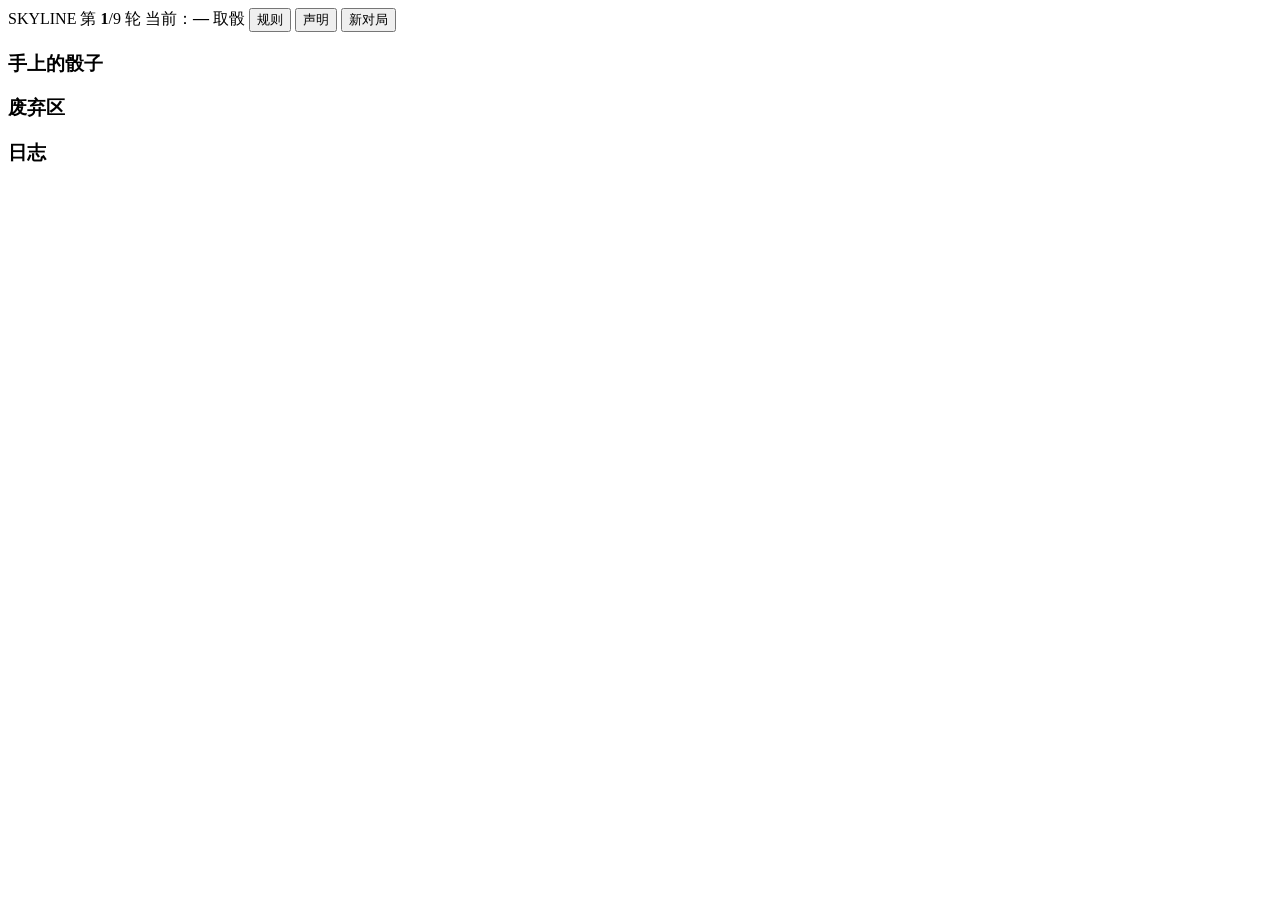
==== index.html @ 5dd37927 "Add files via upload" ====
<!DOCTYPE html>
<html lang="zh-CN">
<head>
<meta charset="utf-8">
<meta name="viewport" content="width=device-width, initial-scale=1, viewport-fit=cover">
<meta name="theme-color" content="#0f1216">
<title>Skyline · 天际线</title>
<link rel="stylesheet" href="css/style.css">
</head>
<body>
<div class="app">
  <header class="topbar">
    <span class="title">SKYLINE</span>
    <span class="badge">第 <strong id="round">1</strong>/9 轮</span>
    <span class="badge">当前：<strong id="turn">—</strong></span>
    <span class="badge" id="phase-badge">取骰</span>
    <span id="demo-controls" class="demo-controls"></span>
    <span class="spacer"></span>
    <button id="btn-rules" class="ghost">规则</button>
    <button id="btn-about" class="ghost">声明</button>
    <button id="btn-new" class="ghost">新对局</button>
  </header>

  <div class="layout">
    <section class="players" id="players" data-count="2"></section>

    <aside class="sidebar">
      <div class="card">
        <h3>手上的骰子</h3>
        <div class="dice-row" id="dice"></div>
      </div>
      <div class="card">
        <h3>废弃区</h3>
        <div class="district" id="district"></div>
      </div>
      <div class="card">
        <h3>日志</h3>
        <div class="log" id="log"></div>
      </div>
    </aside>
  </div>
</div>

<footer class="actionbar" id="actionbar">
  <div class="actionbar-inner" id="actions"></div>
</footer>

<div id="modal-root"></div>

<script src="js/data.js"></script>
<script src="js/rng.js"></script>
<script src="js/engine.js"></script>
<script src="js/art.js"></script>
<script src="js/agents/weights.js"></script>
<script src="js/agents/value_linear.js"></script>
<script src="js/agents/solver.js"></script>
<script src="js/agents/agents.js"></script>
<script src="js/ai/decide.js"></script>
<script src="js/ui/board.js"></script>
<script src="js/ui/app.js"></script>
</body>
</html>
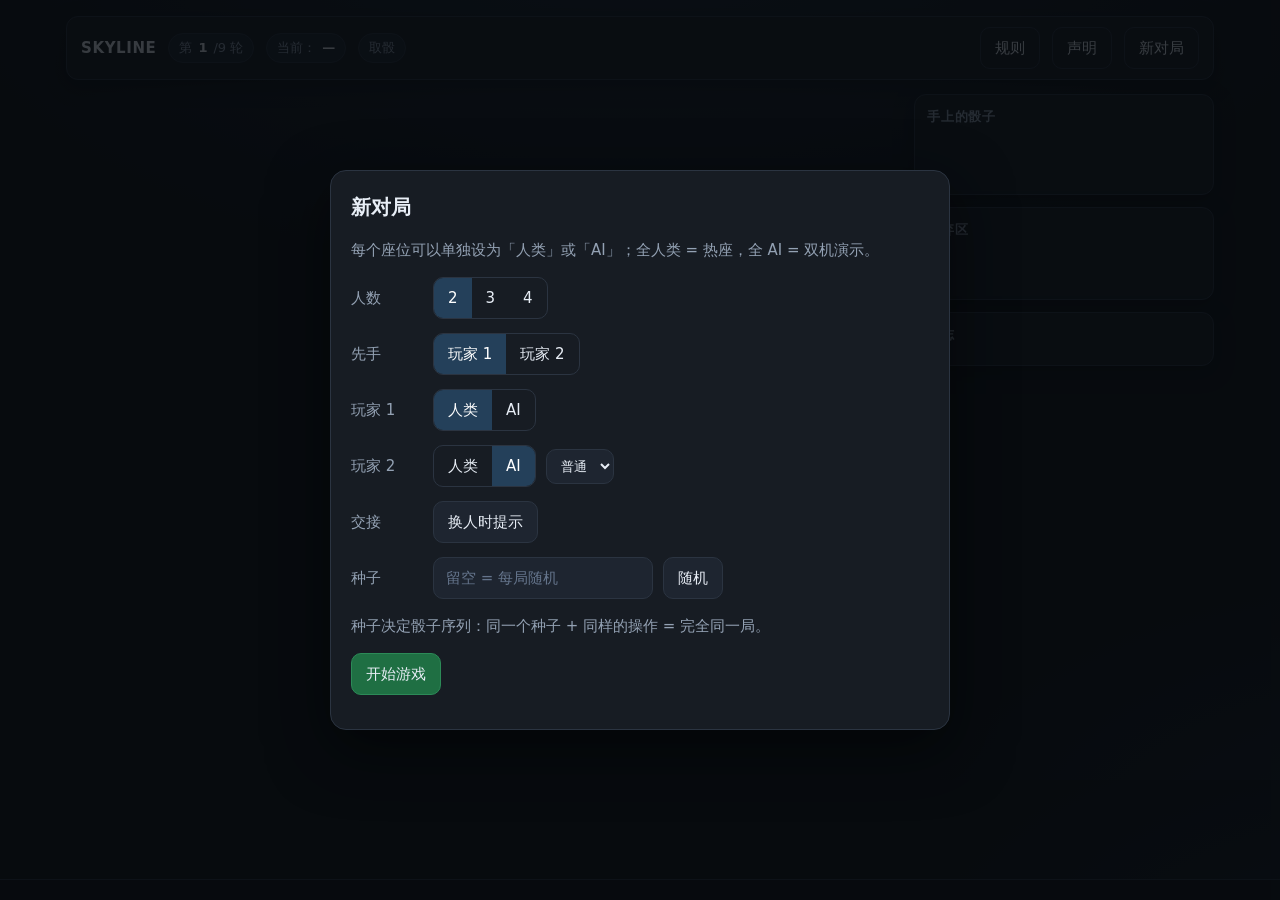
==== commit 7286b96a: "Add files via upload" ====
--- a/index.html
+++ b/index.html
@@ -1,62 +1,62 @@
-<!DOCTYPE html>
-<html lang="zh-CN">
-<head>
-<meta charset="utf-8">
-<meta name="viewport" content="width=device-width, initial-scale=1, viewport-fit=cover">
-<meta name="theme-color" content="#0f1216">
-<title>Skyline · 天际线</title>
-<link rel="stylesheet" href="css/style.css">
-</head>
-<body>
-<div class="app">
-  <header class="topbar">
-    <span class="title">SKYLINE</span>
-    <span class="badge">第 <strong id="round">1</strong>/9 轮</span>
-    <span class="badge">当前：<strong id="turn">—</strong></span>
-    <span class="badge" id="phase-badge">取骰</span>
-    <span id="demo-controls" class="demo-controls"></span>
-    <span class="spacer"></span>
-    <button id="btn-rules" class="ghost">规则</button>
-    <button id="btn-about" class="ghost">声明</button>
-    <button id="btn-new" class="ghost">新对局</button>
-  </header>
-
-  <div class="layout">
-    <section class="players" id="players" data-count="2"></section>
-
-    <aside class="sidebar">
-      <div class="card">
-        <h3>手上的骰子</h3>
-        <div class="dice-row" id="dice"></div>
-      </div>
-      <div class="card">
-        <h3>废弃区</h3>
-        <div class="district" id="district"></div>
-      </div>
-      <div class="card">
-        <h3>日志</h3>
-        <div class="log" id="log"></div>
-      </div>
-    </aside>
-  </div>
-</div>
-
-<footer class="actionbar" id="actionbar">
-  <div class="actionbar-inner" id="actions"></div>
-</footer>
-
-<div id="modal-root"></div>
-
-<script src="js/data.js"></script>
-<script src="js/rng.js"></script>
-<script src="js/engine.js"></script>
-<script src="js/art.js"></script>
-<script src="js/agents/weights.js"></script>
-<script src="js/agents/value_linear.js"></script>
-<script src="js/agents/solver.js"></script>
-<script src="js/agents/agents.js"></script>
-<script src="js/ai/decide.js"></script>
-<script src="js/ui/board.js"></script>
-<script src="js/ui/app.js"></script>
-</body>
-</html>
+<!DOCTYPE html>
+<html lang="zh-CN">
+<head>
+<meta charset="utf-8">
+<meta name="viewport" content="width=device-width, initial-scale=1, viewport-fit=cover">
+<meta name="theme-color" content="#0f1216">
+<title>Skyline · 天际线</title>
+<link rel="stylesheet" href="style.css">
+</head>
+<body>
+<div class="app">
+  <header class="topbar">
+    <span class="title">SKYLINE</span>
+    <span class="badge">第 <strong id="round">1</strong>/9 轮</span>
+    <span class="badge">当前：<strong id="turn">—</strong></span>
+    <span class="badge" id="phase-badge">取骰</span>
+    <span id="demo-controls" class="demo-controls"></span>
+    <span class="spacer"></span>
+    <button id="btn-rules" class="ghost">规则</button>
+    <button id="btn-about" class="ghost">声明</button>
+    <button id="btn-new" class="ghost">新对局</button>
+  </header>
+
+  <div class="layout">
+    <section class="players" id="players" data-count="2"></section>
+
+    <aside class="sidebar">
+      <div class="card">
+        <h3>手上的骰子</h3>
+        <div class="dice-row" id="dice"></div>
+      </div>
+      <div class="card">
+        <h3>废弃区</h3>
+        <div class="district" id="district"></div>
+      </div>
+      <div class="card">
+        <h3>日志</h3>
+        <div class="log" id="log"></div>
+      </div>
+    </aside>
+  </div>
+</div>
+
+<footer class="actionbar" id="actionbar">
+  <div class="actionbar-inner" id="actions"></div>
+</footer>
+
+<div id="modal-root"></div>
+
+<script src="data.js"></script>
+<script src="rng.js"></script>
+<script src="engine.js"></script>
+<script src="art.js"></script>
+<script src="weights.js"></script>
+<script src="value_linear.js"></script>
+<script src="solver.js"></script>
+<script src="agents.js"></script>
+<script src="decide.js"></script>
+<script src="board.js"></script>
+<script src="app.js"></script>
+</body>
+</html>
--- a/style.css
+++ b/style.css
@@ -0,0 +1,462 @@
+/* Skyline 网页版样式：布局 + 主题 + 自绘美术（无任何外部图片） */
+:root {
+  color-scheme: dark;
+  --bg: #0f1216;
+  --panel: #171c23;
+  --panel-2: #1e2530;
+  --line: #2b3441;
+  --text: #e8eef6;
+  --muted: #93a1b3;
+  --accent: #4ade80;
+  --purple: #a78bfa;
+  --blue: #60a5fa;
+  --orange: #fb923c;
+  --gray: #64748b;
+  --radius: 12px;
+  --shadow: 0 6px 20px rgba(0, 0, 0, .35);
+}
+
+* { box-sizing: border-box; }
+
+html, body {
+  margin: 0;
+  min-height: 100%;
+  background:
+    radial-gradient(1200px 600px at 50% -10%, #1b2431 0%, transparent 60%),
+    radial-gradient(900px 500px at 110% 110%, #17202b 0%, transparent 55%),
+    var(--bg);
+  color: var(--text);
+  font: 15px/1.6 system-ui, "Microsoft YaHei", "PingFang SC", sans-serif;
+}
+
+button {
+  font: inherit;
+  color: var(--text);
+  background: var(--panel-2);
+  border: 1px solid var(--line);
+  border-radius: 10px;
+  padding: 8px 14px;
+  cursor: pointer;
+  transition: border-color .15s, transform .05s, background .15s;
+}
+button:hover:not(:disabled) { border-color: #3d4b5c; }
+button:active:not(:disabled) { transform: translateY(1px); }
+button:disabled { opacity: .38; cursor: not-allowed; }
+button.primary { background: #1f6f43; border-color: #2c8a57; }
+button.primary:hover:not(:disabled) { background: #248150; }
+button.ghost { background: transparent; }
+button.danger { background: #4a2026; border-color: #7a3038; }
+
+/* ---------------------------------------------------------------- 布局 */
+.app {
+  max-width: 1180px;
+  margin: 0 auto;
+  padding: 16px 16px 24px;
+  /* 底部动作栏是 fixed 的：页面高度要让开它，否则最下排楼塔会被盖住 */
+  min-height: calc(100vh - var(--barh, 120px));
+  display: flex;
+  flex-direction: column;
+}
+
+.topbar {
+  display: flex;
+  align-items: center;
+  gap: 12px;
+  flex-wrap: wrap;
+  padding: 10px 14px;
+  background: var(--panel);
+  border: 1px solid var(--line);
+  border-radius: var(--radius);
+  box-shadow: var(--shadow);
+}
+.topbar .title { font-weight: 700; letter-spacing: .04em; }
+.topbar .spacer { flex: 1; }
+.badge {
+  display: inline-flex;
+  align-items: center;
+  gap: 6px;
+  padding: 4px 10px;
+  border-radius: 999px;
+  background: var(--panel-2);
+  border: 1px solid var(--line);
+  color: var(--muted);
+  font-size: 13px;
+}
+.badge strong { color: var(--text); font-weight: 600; }
+
+.layout {
+  display: grid;
+  grid-template-columns: minmax(0, 1fr) 300px;
+  gap: 14px;
+  margin-top: 14px;
+  flex: 1;
+  align-items: stretch;
+}
+@media (max-width: 900px) {
+  .layout { grid-template-columns: minmax(0, 1fr); }
+}
+
+.players { display: grid; gap: 12px; grid-template-columns: repeat(2, minmax(0, 1fr)); align-content: stretch; min-width: 0; }
+.players[data-count="2"] { grid-template-columns: repeat(2, minmax(0, 1fr)); }
+.players[data-count="3"] { grid-template-columns: repeat(2, minmax(0, 1fr)); }
+.players[data-count="4"] { grid-template-columns: repeat(2, minmax(0, 1fr)); }
+@media (max-width: 720px) {
+  .players, .players[data-count] { grid-template-columns: minmax(0, 1fr); }
+  .skyline { min-height: 92px; }
+  .actionbar-inner { gap: 6px; }
+  .actionbar-inner .hint { flex: 1 1 100%; margin-right: 0; }
+  .actionbar-inner button { padding: 9px 12px; font-size: 14px; }
+}
+
+/* ---------------------------------------------------------------- 玩家面板 */
+.player {
+  background: var(--panel);
+  border: 1px solid var(--line);
+  border-radius: var(--radius);
+  padding: 12px;
+  box-shadow: var(--shadow);
+  position: relative;
+  display: flex;
+  flex-direction: column;
+  min-width: 0;
+  transition: border-color .2s, box-shadow .2s;
+}
+.player.active {
+  border-color: var(--accent);
+  box-shadow: 0 0 0 1px var(--accent), var(--shadow);
+}
+.player.you::after { content: ""; }
+.player-head {
+  display: flex;
+  align-items: baseline;
+  gap: 8px;
+  margin-bottom: 10px;
+}
+.player-name { font-weight: 700; }
+.player-score { margin-left: auto; font-variant-numeric: tabular-nums; color: var(--accent); font-weight: 700; }
+.player-sub { color: var(--muted); font-size: 13px; }
+
+.skyline {
+  display: flex;
+  align-items: flex-end;
+  gap: 10px;
+  min-height: 118px;
+  flex: 1;
+  min-width: 0;
+  padding: 8px;
+  background: linear-gradient(180deg, #121821, #0e131a);
+  border: 1px dashed var(--line);
+  border-bottom: 3px solid #39465a;
+  border-radius: 10px;
+  overflow-x: auto;
+}
+
+.tower {
+  display: flex;
+  flex-direction: column;
+  align-items: center;
+  gap: 2px;
+  cursor: default;
+  padding: 4px;
+  border-radius: 8px;
+  border: 1px solid transparent;
+  transition: border-color .15s, background .15s;
+}
+.tower.target {
+  border-color: var(--accent);
+  background: rgba(74, 222, 128, .08);
+  cursor: pointer;
+}
+.tower.target:hover { background: rgba(74, 222, 128, .16); }
+
+.floor {
+  display: flex;
+  align-items: center;
+  justify-content: center;
+  height: 22px;
+  border-radius: 5px;
+  font-size: 12px;
+  font-weight: 700;
+  letter-spacing: .04em;
+  color: #0b0f14;
+  border-top: 2px solid rgba(255, 255, 255, .35);
+  box-shadow: inset 0 -2px 0 rgba(0, 0, 0, .25);
+}
+.floor.purple { background: var(--purple); }
+.floor.blue { background: var(--blue); }
+.floor.orange { background: var(--orange); }
+.floor.gray { background: var(--gray); color: #e5e7eb; }
+
+.tile {
+  display: flex;
+  align-items: center;
+  justify-content: center;
+  height: 26px;
+  border-radius: 5px;
+  font-size: 12px;
+  font-weight: 800;
+  color: #08110b;
+  background: linear-gradient(180deg, #86efac, #4ade80);
+  border-top: 2px solid rgba(255, 255, 255, .5);
+}
+
+.slot-empty {
+  width: 100%;
+  min-width: 34px;
+  height: 22px;
+  border-radius: 5px;
+  border: 1px dashed var(--line);
+}
+.tower.target .slot-empty { border-color: var(--accent); }
+
+/* ---------------------------------------------------------------- 侧栏 */
+.sidebar { display: grid; gap: 12px; align-content: start; }
+.card {
+  background: var(--panel);
+  border: 1px solid var(--line);
+  border-radius: var(--radius);
+  padding: 12px;
+  box-shadow: var(--shadow);
+}
+.card h3 { margin: 0 0 8px; font-size: 13px; color: var(--muted); font-weight: 600; letter-spacing: .06em; text-transform: uppercase; }
+
+.dice-row {
+  display: flex;
+  gap: 8px;
+  flex-wrap: wrap;
+  min-height: 46px;
+  max-height: 190px;
+  overflow-y: auto;
+  align-items: center;
+}
+
+.die {
+  --band: 8px;
+  position: relative;
+  width: 48px;
+  height: 48px;
+  border-radius: 11px;
+  display: flex;
+  align-items: center;
+  justify-content: center;
+  font-weight: 800;
+  font-size: 18px;
+  color: #0b0f14;
+  border: 2px solid transparent;
+  background-color: #e5e7eb;
+  box-shadow: 0 3px 0 rgba(0, 0, 0, .35);
+  cursor: pointer;
+  user-select: none;
+  overflow: hidden;
+  transition: transform .1s, border-color .15s, opacity .15s;
+}
+
+/* 类型：底座 / 中间层 / 顶层——用"厚度带"和圆角区分，再配一个角标文字 */
+.die::before {
+  content: '';
+  position: absolute;
+  left: 0;
+  right: 0;
+  height: var(--band);
+  background: rgba(0, 0, 0, .34);
+  pointer-events: none;
+}
+.die.t0::before { bottom: 0; border-radius: 0 0 9px 9px; }              /* 底座：底部厚台 */
+.die.t1::before { display: none; }                                      /* 中间层：改用上下两道接缝，避免划过字母 */
+.die.t1 {
+  background-image:
+    linear-gradient(rgba(0, 0, 0, .30), rgba(0, 0, 0, .30)),
+    linear-gradient(rgba(0, 0, 0, .30), rgba(0, 0, 0, .30));
+  background-size: 100% 2px, 100% 2px;
+  background-position: 0 22%, 0 78%;
+  background-repeat: no-repeat;
+}
+.die.t2::before { top: 0; border-radius: 9px 9px 0 0; }                 /* 顶层：顶部压顶 */
+
+.die::after {
+  content: '地';
+  position: absolute;
+  right: 3px;
+  bottom: 2px;
+  font-size: 9px;
+  font-weight: 700;
+  opacity: .75;
+  pointer-events: none;
+}
+.die.t1::after { content: '上'; top: 2px; bottom: auto; }
+.die.t2::after { content: '顶'; }
+/* 底座：角标抬到厚台之上 */
+.die.t0::after { bottom: calc(var(--band) + 1px); }
+
+.die.t2 { border-radius: 13px 13px 8px 8px; }
+.die.t0 { border-radius: 8px 8px 12px 12px; }
+
+.die.purple { background-color: var(--purple); }
+.die.blue { background-color: var(--blue); }
+.die.orange { background-color: var(--orange); }
+.die.gray { background-color: #94a3b8; }
+.die.selected { border-color: var(--accent); transform: translateY(-4px); }
+.die.small { --band: 5px; width: 34px; height: 34px; font-size: 14px; border-radius: 8px; box-shadow: none; cursor: default; }
+.die.small::after { font-size: 8px; right: 2px; bottom: 1px; }
+.die.small.t0::after { bottom: calc(var(--band) + 1px); }
+.die.disabled { opacity: .5; }
+
+.district { display: flex; gap: 6px; flex-wrap: wrap; min-height: 38px; align-items: center; }
+
+.log {
+  max-height: 260px;
+  overflow-y: auto;
+  font-size: 13px;
+  line-height: 1.65;
+  color: #c7d2df;
+}
+.log div { padding: 2px 0; border-bottom: 1px dashed rgba(255, 255, 255, .05); }
+.log .hl { color: var(--accent); }
+
+/* ---------------------------------------------------------------- 底部动作栏 */
+.actionbar {
+  position: fixed;
+  left: 0;
+  right: 0;
+  bottom: 0;
+  background: rgba(15, 18, 22, .94);
+  border-top: 1px solid var(--line);
+  backdrop-filter: blur(8px);
+  padding: 10px 16px;
+  z-index: 20;
+}
+.actionbar-inner {
+  max-width: 1180px;
+  margin: 0 auto;
+  display: flex;
+  gap: 8px;
+  align-items: center;
+  flex-wrap: wrap;
+}
+.hint { color: var(--muted); font-size: 13px; margin-right: auto; }
+
+.take-grid { display: grid; grid-template-columns: repeat(5, minmax(0, 1fr)); gap: 8px; width: 100%; }
+@media (max-width: 720px) { .take-grid { grid-template-columns: repeat(2, minmax(0, 1fr)); } }
+.take-btn { display: flex; gap: 4px; align-items: center; justify-content: center; padding: 10px 6px; }
+.pip { width: 12px; height: 12px; border-radius: 50%; display: inline-block; }
+
+/* ---------------------------------------------------------------- 弹层 */
+.overlay {
+  position: fixed;
+  inset: 0;
+  background: rgba(6, 9, 13, .78);
+  display: flex;
+  align-items: center;
+  justify-content: center;
+  padding: 20px;
+  z-index: 40;
+}
+.modal {
+  background: var(--panel);
+  border: 1px solid var(--line);
+  border-radius: 16px;
+  padding: 20px;
+  max-width: 620px;
+  width: 100%;
+  max-height: 88vh;
+  overflow: auto;
+  box-shadow: 0 20px 60px rgba(0, 0, 0, .5);
+}
+.modal h2 { margin: 0 0 6px; font-size: 20px; }
+.modal p { color: var(--muted); }
+.modal .row { display: flex; gap: 10px; flex-wrap: wrap; align-items: center; margin: 14px 0; }
+.modal .row > label { color: var(--muted); min-width: 72px; }
+
+.seg { display: inline-flex; border: 1px solid var(--line); border-radius: 10px; overflow: hidden; }
+.seg button { border: 0; border-radius: 0; background: transparent; padding: 8px 14px; }
+.seg button.on { background: #24405a; color: #fff; }
+
+.text-input {
+  font: inherit;
+  padding: 8px 12px;
+  min-width: 180px;
+  border-radius: 10px;
+  border: 1px solid var(--line);
+  background: var(--panel-2);
+  color: var(--text);
+}
+.text-input::placeholder { color: #64748b; }
+.text-input:focus { outline: none; border-color: #3d5a7a; }
+
+table.score { width: 100%; border-collapse: collapse; font-variant-numeric: tabular-nums; }
+table.score th, table.score td { padding: 6px 8px; border-bottom: 1px solid var(--line); text-align: right; }
+table.score th:first-child, table.score td:first-child { text-align: left; }
+table.score tr.win td { color: var(--accent); font-weight: 700; }
+
+.handoff { text-align: center; }
+.handoff .big { font-size: 22px; font-weight: 700; margin: 10px 0 18px; }
+
+/* ---------------------------------------------------------------- 动效 */
+@keyframes flip {
+  0% { transform: translateY(-6px) rotateX(-70deg); opacity: .4; }
+  100% { transform: none; opacity: 1; }
+}
+@keyframes pop {
+  0% { transform: scale(1); }
+  45% { transform: scale(1.22); }
+  100% { transform: scale(1); }
+}
+@keyframes rise {
+  0% { transform: translateY(8px); opacity: 0; }
+  100% { transform: none; opacity: 1; }
+}
+.dice-row.flash .die { animation: flip .32s ease-out both; }
+.player-score.pop { animation: pop .45s ease-out; display: inline-block; }
+.skyline.flash .tower:last-child, .skyline.flash .tile { animation: rise .3s ease-out both; }
+
+@media (prefers-reduced-motion: reduce) {
+  .dice-row.flash .die, .player-score.pop, .skyline.flash .tower, .skyline.flash .tile { animation: none; }
+}
+
+/* ---------------------------------------------------------------- 演示控制 */
+.demo-controls { display: inline-flex; gap: 6px; align-items: center; }
+.demo-controls button { padding: 4px 10px; font-size: 12px; border-radius: 999px; }
+.demo-controls button.on { background: #24405a; border-color: #3b5f82; }
+
+/* ---------------------------------------------------------------- 文档页（规则/声明） */
+.doc {
+  max-width: 820px;
+  margin: 0 auto;
+  padding: 24px 20px 80px;
+}
+.doc h1 { font-size: 26px; margin: 8px 0 4px; }
+.doc h2 { font-size: 19px; margin: 30px 0 8px; padding-top: 14px; border-top: 1px solid var(--line); }
+.doc p, .doc li { color: #cfd9e4; }
+.doc ul, .doc ol { padding-left: 22px; }
+.doc .lead { color: var(--muted); }
+.doc .demo {
+  display: flex;
+  gap: 14px;
+  flex-wrap: wrap;
+  align-items: flex-end;
+  padding: 12px;
+  margin: 10px 0 4px;
+  background: linear-gradient(180deg, #121821, #0e131a);
+  border: 1px dashed var(--line);
+  border-radius: 10px;
+}
+.doc .demo .cap { color: var(--muted); font-size: 13px; margin-top: 6px; }
+.doc .demo.column { flex-direction: column; align-items: stretch; gap: 8px; }
+.doc .demo.column .tower { align-items: flex-start; gap: 6px; }
+.doc .prob-block { display: flex; flex-direction: column; gap: 6px; margin-bottom: 10px; }
+.doc .prob-cell { display: flex; flex-direction: column; align-items: center; gap: 4px; }
+.doc .prob-cell .cap { margin-top: 0; }
+.doc table.prob { width: 100%; border-collapse: collapse; margin: 10px 0; }
+.doc table.prob th, .doc table.prob td { padding: 6px 10px; border-bottom: 1px solid var(--line); text-align: left; }
+.doc table.prob th { color: var(--muted); font-weight: 600; }
+.doc .callout {
+  border-left: 3px solid var(--accent);
+  background: rgba(74, 222, 128, .07);
+  padding: 10px 14px;
+  border-radius: 0 8px 8px 0;
+  margin: 12px 0;
+}
+.doc .foot { margin-top: 40px; color: var(--muted); font-size: 13px; }
+.doc a { color: #7dd3fc; }
+.doc .back { display: inline-block; margin-bottom: 10px; }
+
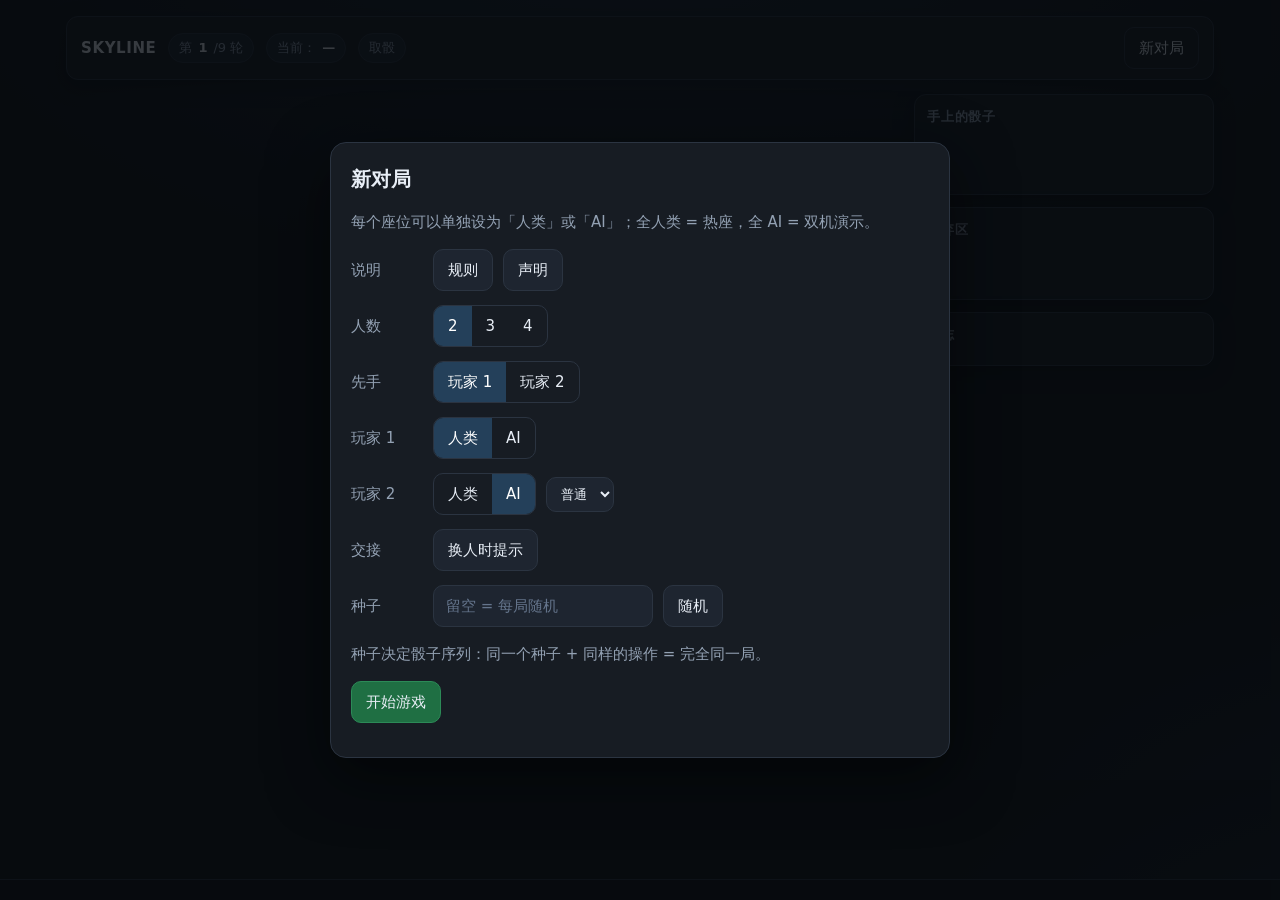
==== commit b1c542db: "Add files via upload" ====
--- a/index.html
+++ b/index.html
@@ -16,8 +16,6 @@
     <span class="badge" id="phase-badge">取骰</span>
     <span id="demo-controls" class="demo-controls"></span>
     <span class="spacer"></span>
-    <button id="btn-rules" class="ghost">规则</button>
-    <button id="btn-about" class="ghost">声明</button>
     <button id="btn-new" class="ghost">新对局</button>
   </header>
 
--- a/style.css
+++ b/style.css
@@ -165,9 +165,23 @@
 .tower.target {
   border-color: var(--accent);
   background: rgba(74, 222, 128, .08);
+  box-shadow: 0 0 0 2px rgba(74, 222, 128, .30);
   cursor: pointer;
 }
-.tower.target:hover { background: rgba(74, 222, 128, .16); }
+.tower.target:hover {
+  background: rgba(74, 222, 128, .16);
+  box-shadow: 0 0 0 2px rgba(74, 222, 128, .45);
+}
+/* 拆除模式：目标用红色，避免和"建造落点"的绿色混淆 */
+.tower.target.danger {
+  border-color: #f87171;
+  background: rgba(248, 113, 113, .10);
+  box-shadow: 0 0 0 2px rgba(248, 113, 113, .35);
+}
+.tower.target.danger:hover {
+  background: rgba(248, 113, 113, .20);
+  box-shadow: 0 0 0 2px rgba(248, 113, 113, .55);
+}
 
 .floor {
   display: flex;
